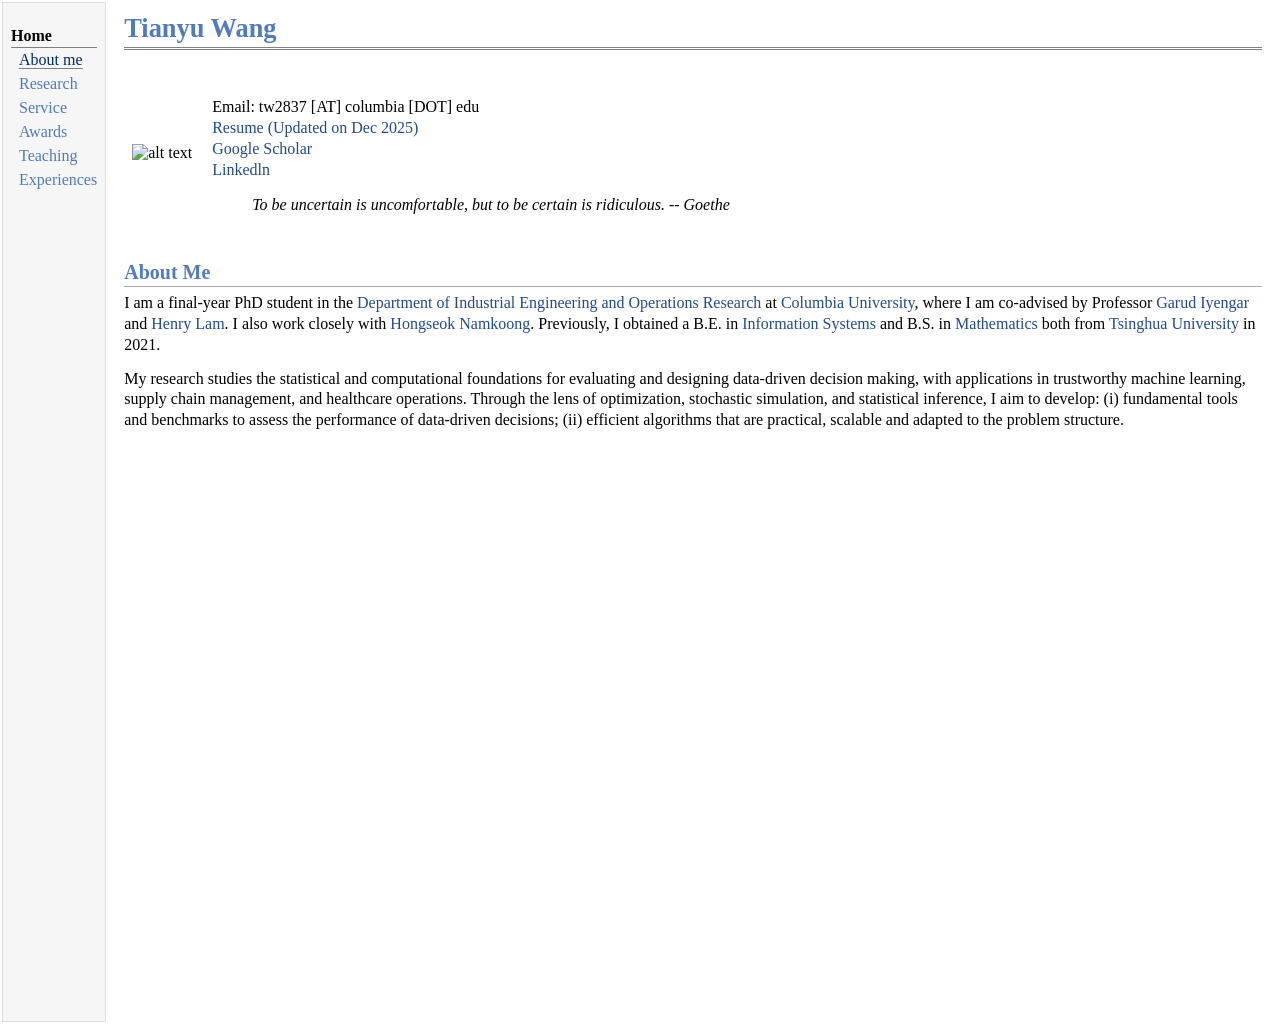
==== index.html @ 17c71c09 "update" ====
<!DOCTYPE html PUBLIC "-//W3C//DTD XHTML 1.1//EN"
  "http://www.w3.org/TR/xhtml11/DTD/xhtml11.dtd">
<html xmlns="http://www.w3.org/1999/xhtml" xml:lang="en">
<head>
<meta name="generator" content="jemdoc, see http://jemdoc.jaboc.net/" />
<meta http-equiv="Content-Type" content="text/html;charset=utf-8" />
<link rel="stylesheet" href="jemdoc.css" type="text/css" />
<link rel="shortcut icon" type="image/x-icon" href="favicon.ico" />
<title>Tianyu Wang</title>
</head>
<body>
<table summary="Table for page layout." id="tlayout">
<tr valign="top">
<td id="layout-menu">
<div class="menu-category">Home</div>
<div class="menu-item"><a href="index.html" class="current">About me</a></div>
<!-- <div class="menu-category">Research</div> -->
<div class="menu-item"><a href="publications.html">Research</a></div>
<!-- <div class="menu-category">Miscellaneous</div> -->
<div class="menu-item"><a href="service.html">Service</a></div>
<div class="menu-item"><a href="awards.html">Awards</a></div>
<div class="menu-item"><a href="teaching.html">Teaching</a></div>
<div class="menu-item"><a href="experiences.html">Experiences</a></div>
</td>
<td id="layout-content">
<div id="toptitle">
<h1>Tianyu Wang</h1>
</div>
<table class="imgtable"><tr><td>
<img src="photos/bio3.jpg" alt="alt text" width="200px" height="267px" />&nbsp;</td>
<td align="left"><p>
  <br />
  Email: tw2837 [AT] columbia [DOT] edu <br />
  <a href="resume.pdf">Resume (Updated on Dec 2025)</a> <br/>
  
  <a href="https://scholar.google.com/citations?user=mKT6mKEAAAAJ&hl=en">Google Scholar</a><br/>
  
  <a href="https://www.linkedin.com/in/tianyu-wang-7ab1291b1/">Linkedln</a> <br />
  <blockquote>
  <i>To be uncertain is uncomfortable, but to be certain is ridiculous. -- Goethe</i>
</blockquote></p>
  </td></tr></table>
  <!-- <p>&nbsp; at Seattle, WA, USA (July 1, 2023)
  </p> -->


<h2>About Me</h2>
<p>
I am a final-year PhD student in the <a href = 'https://www.ieor.columbia.edu/'>Department of Industrial Engineering and Operations Research</a> at <a href = 'https://www.columbia.edu/'>Columbia University</a>, where I am co-advised by Professor <a href = 'http://www.columbia.edu/~gi10/'>Garud Iyengar</a> and <a href = 'http://www.columbia.edu/~khl2114/'>Henry Lam</a>. I also work closely with <a href = 'https://hsnamkoong.github.io/'>Hongseok Namkoong</a>. Previously, I obtained a B.E. in <a href = 'https://www.sem.tsinghua.edu.cn/mseen/'>Information Systems</a> and B.S. in <a href = 'https://www.math.tsinghua.edu.cn/#'>Mathematics</a> both from  <a href = 'https://www.tsinghua.edu.cn/en/'>Tsinghua University</a> in 2021.</p>

<p>My research studies the statistical and computational foundations for evaluating and designing data-driven decision making, with applications in trustworthy machine learning, supply chain management, and healthcare operations. Through the lens of optimization, stochastic simulation, and statistical inference, I aim to develop: (i) fundamental tools and benchmarks to assess the performance of data-driven decisions; (ii) efficient algorithms that are practical, scalable and adapted to the problem structure.</p>





<!-- <h2>Research Interests </h2>
<p></p>
<ul>
<li><p>Methodology: Stochastic Optimization, Learning Theory, Statistical Inference.</p>
</li>
<li><p>Application: Trustworthy Machine Learning, Supply Chain Management, Continuous Manufacturing.</p>
</li>
</ul> -->

<br/>
<br/>
<br/>
<br/>
<br/>
<br/>
<br/>
<br/>
<br/>
<br/>
<br/>
<br/>
<br/>
<br/>
<br/>
<br/>
<br/>
<br/>
<br/>
<br/>
<br/>
<br/>
<br/>
<br/>
<br/>
<br/>
<br/>
<br/>
<br/>
<br/>
<br/>
<br/>
</td>
</tr>

</table>


</body>
</html>
<!--[<a href="https://scholar.google.com/citations?hl=en&user=mKT6mKEAAAAJ">Google Scholar</a>]-->
---- jemdoc.css ----
/* Default css file for jemdoc. */

table#tlayout {
    border: none;
    border-collapse: separate;
    background: white;
}

body {
	background: white;
	font-family: Georgia, serif;
	padding-bottom: 8px;
	margin: 0;
}

#layout-menu {
	background: #f6f6f6;
	border: 1px solid #dddddd;
	padding-top: 0.5em;
	padding-left: 8px;
	padding-right: 8px;
	font-size: 1.0em;
	width: auto;
	white-space: nowrap;
    text-align: left;
    vertical-align: top;
}

#layout-menu td {
	background: #f4f4f4;
    vertical-align: top;
}

#layout-content {
	padding-top: 0.0em;
	padding-left: 1.0em;
	padding-right: 1.0em;
    border: none;
    background: white;
    text-align: left;
    vertical-align: top;
}

#layout-menu a {
	line-height: 1.5em;
	margin-left: 0.5em;
}

tt {
    background: #ffffdd;
}

pre, tt {
	font-size: 90%;
	font-family: monaco, monospace;
}

a, a > tt {
	color: #224b8d;
	text-decoration: none;
}

a:hover {
	border-bottom: 1px gray dotted;
}

#layout-menu a.current:link, #layout-menu a.current:visited {
	color: #022b6d;
	border-bottom: 1px gray solid;
}
#layout-menu a:link, #layout-menu a:visited, #layout-menu a:hover {
	color: #527bbd;
	text-decoration: none;
}
#layout-menu a:hover {
	text-decoration: none;
}

div.menu-category {
	border-bottom: 1px solid gray;
	margin-top: 0.8em;
	padding-top: 0.2em;
	padding-bottom: 0.1em;
	font-weight: bold;
}

div.menu-item {
	padding-left: 16px;
	text-indent: -16px;
}

div#toptitle {
	padding-bottom: 0.2em;
	margin-bottom: 1.5em;
	border-bottom: 3px double gray;
}

/* Reduce space if we begin the page with a title. */
div#toptitle + h2, div#toptitle + h3 {
	margin-top: -0.7em;
}

div#subtitle {
	margin-top: 0.0em;
	margin-bottom: 0.0em;
	padding-top: 0em;
	padding-bottom: 0.1em;
}

em {
	font-style: italic;
}

strong {
	font-weight: bold;
}


h1, h2, h3 {
	color: #527bbd;
	margin-top: 0.7em;
	margin-bottom: 0.3em;
	padding-bottom: 0.2em;
	line-height: 1.0;
	padding-top: 0.5em;
	border-bottom: 1px solid #aaaaaa;
}

h1 {
	font-size: 165%;
}

h2 {
	padding-top: 0.8em;
	font-size: 125%;
}

h2 + h3 {
    padding-top: 0.2em;
}

h3 {
	font-size: 110%;
	border-bottom: none;
}

p {
	margin-top: 0.0em;
	margin-bottom: 0.8em;
	padding: 0;
	line-height: 1.3;
}

pre {
	padding: 0;
	margin: 0;
}

div#footer {
	font-size: small;
	border-top: 1px solid #c0c0c0;
	padding-top: 0.1em;
	margin-top: 4.0em;
	color: #c0c0c0;
}

div#footer a {
	color: #80a0b0;
}

div#footer-text {
	float: left;
	padding-bottom: 8px;
}

ul, ol, dl {
	margin-top: 0.2em;
	padding-top: 0;
	margin-bottom: 0.8em;
}

dt {
	margin-top: 0.5em;
	margin-bottom: 0;
}

dl {
	margin-left: 20px;
}

dd {
	color: #222222;
}

dd > *:first-child {
	margin-top: 0;
}

ul {
	list-style-position: outside;
	list-style-type: square;
}

p + ul, p + ol {
	margin-top: -0.5em;
}

li ul, li ol {
	margin-top: -0.3em;
}

ol {
	list-style-position: outside;
	list-style-type: decimal;
}

li p, dd p {
	margin-bottom: 0.3em;
}


ol ol {
	list-style-type: lower-alpha;
}

ol ol ol {
	list-style-type: lower-roman;
}

p + div.codeblock {
	margin-top: -0.6em;
}

div.codeblock, div.infoblock {
	margin-right: 0%;
	margin-top: 1.2em;
	margin-bottom: 1.3em;
}

div.blocktitle {
	font-weight: bold;
	color: #cd7b62;
	margin-top: 1.2em;
	margin-bottom: 0.1em;
}

div.blockcontent {
	border: 1px solid silver;
	padding: 0.3em 0.5em;
}

div.infoblock > div.blockcontent {
	background: #ffffee;
}

div.blockcontent p + ul, div.blockcontent p + ol {
	margin-top: 0.4em;
}

div.infoblock p {
	margin-bottom: 0em;
}

div.infoblock li p, div.infoblock dd p {
	margin-bottom: 0.5em;
}

div.infoblock p + p {
	margin-top: 0.8em;
}

div.codeblock > div.blockcontent {
	background: #f6f6f6;
}

span.pycommand {
	color: #000070;
}

span.statement {
	color: #008800;
}
span.builtin {
	color: #000088;
}
span.special {
	color: #990000;
}
span.operator {
	color: #880000;
}
span.error {
	color: #aa0000;
}
span.comment, span.comment > *, span.string, span.string > * {
	color: #606060;
}

@media print {
	#layout-menu { display: none; }
}

#fwtitle {
	margin: 2px;
}

#fwtitle #toptitle {
	padding-left: 0.5em;
	margin-bottom: 0.5em;
}

#layout-content h1:first-child, #layout-content h2:first-child, #layout-content h3:first-child {
	margin-top: -0.7em;
}

div#toptitle h1, #layout-content div#toptitle h1 {
	margin-bottom: 0.0em;
	padding-bottom: 0.1em;
	padding-top: 0;
	margin-top: 0.5em;
	border-bottom: none;
}

img.eq {
	padding: 0;
	padding-left: 0.1em;
	padding-right: 0.1em;
	margin: 0;
}

img.eqwl {
	padding-left: 2em;
	padding-top: 0.6em;
	padding-bottom: 0.2em;
	margin: 0;
}

table {
    border: 2px solid black;
    border-collapse: collapse;
}

td {
    padding: 2px;
    padding-left: 0.5em;
    padding-right: 0.5em;
    text-align: center;
    border: 1px solid gray;
}

table + table {
    margin-top: 1em;
}

tr.heading {
    font-weight: bold;
    border-bottom: 2px solid black;
}

img {
    border: none;
}

table.imgtable, table.imgtable td {
    border: none;
    text-align: left;
}
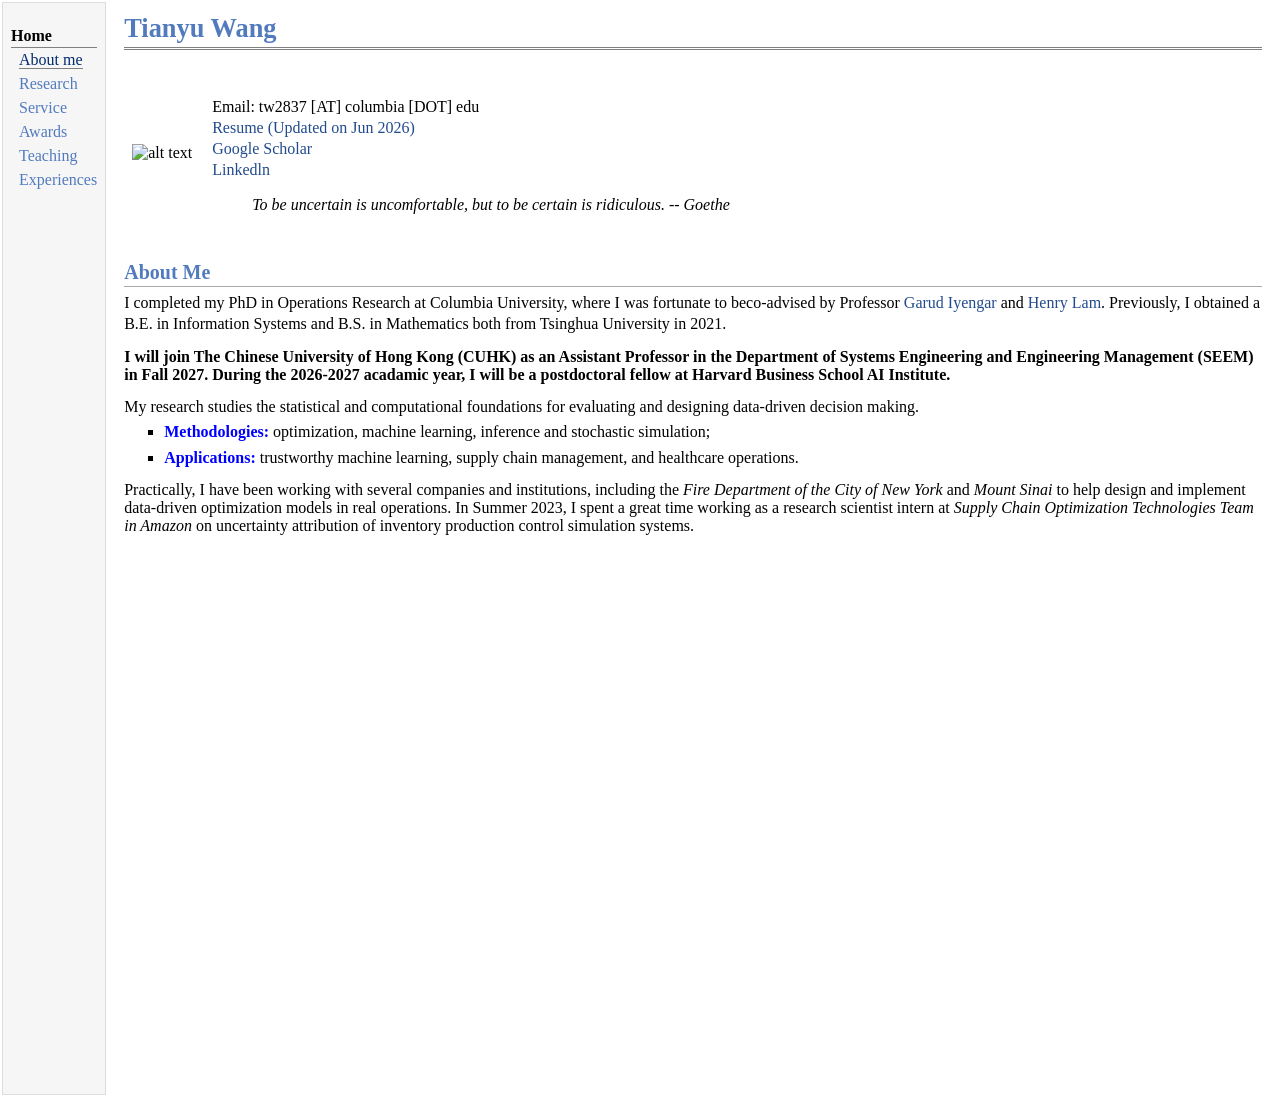
==== commit c1f2d6ed: "update" ====
--- a/index.html
+++ b/index.html
@@ -31,7 +31,7 @@
 <td align="left"><p>
   <br />
   Email: tw2837 [AT] columbia [DOT] edu <br />
-  <a href="resume.pdf">Resume (Updated on Dec 2025)</a> <br/>
+  <a href="resume.pdf">Resume (Updated on Jun 2026)</a> <br/>
   
   <a href="https://scholar.google.com/citations?user=mKT6mKEAAAAJ&hl=en">Google Scholar</a><br/>
   
@@ -46,9 +46,20 @@
 
 <h2>About Me</h2>
 <p>
-I am a final-year PhD student in the <a href = 'https://www.ieor.columbia.edu/'>Department of Industrial Engineering and Operations Research</a> at <a href = 'https://www.columbia.edu/'>Columbia University</a>, where I am co-advised by Professor <a href = 'http://www.columbia.edu/~gi10/'>Garud Iyengar</a> and <a href = 'http://www.columbia.edu/~khl2114/'>Henry Lam</a>. I also work closely with <a href = 'https://hsnamkoong.github.io/'>Hongseok Namkoong</a>. Previously, I obtained a B.E. in <a href = 'https://www.sem.tsinghua.edu.cn/mseen/'>Information Systems</a> and B.S. in <a href = 'https://www.math.tsinghua.edu.cn/#'>Mathematics</a> both from  <a href = 'https://www.tsinghua.edu.cn/en/'>Tsinghua University</a> in 2021.</p>
+I completed my PhD in Operations Research at Columbia University, where I was fortunate to beco-advised by Professor <a href = 'http://www.columbia.edu/~gi10/'>Garud Iyengar</a> and <a href = 'http://www.columbia.edu/~khl2114/'>Henry Lam</a>. Previously, I obtained a B.E. in Information Systems and B.S. in Mathematics both from Tsinghua University in 2021.</p>
 
-<p>My research studies the statistical and computational foundations for evaluating and designing data-driven decision making, with applications in trustworthy machine learning, supply chain management, and healthcare operations. Through the lens of optimization, stochastic simulation, and statistical inference, I aim to develop: (i) fundamental tools and benchmarks to assess the performance of data-driven decisions; (ii) efficient algorithms that are practical, scalable and adapted to the problem structure.</p>
+<b>I will join The Chinese University of Hong Kong (CUHK) as an Assistant Professor in the Department of Systems Engineering and Engineering Management (SEEM) in Fall 2027. During the 2026-2027 acadamic year, I will be a postdoctoral fellow at Harvard Business School AI Institute. </b></p>
+
+
+<p>My research studies the statistical and computational foundations for evaluating and designing data-driven decision making.
+<ul>
+  <li><p><b style = "color:blue">Methodologies:</b> optimization, machine learning, inference and stochastic simulation;</p>
+  </li>
+  <li><p><b style = "color:blue">Applications:</b> trustworthy machine learning, supply chain management, and healthcare operations.</p></li>
+  </li>
+</ul>
+
+Practically, I have been working with several companies and institutions, including the <i>Fire Department of the City of New York</i> and <i>Mount Sinai</i> to help design and implement data-driven optimization models in real operations. In Summer 2023, I spent a great time working as a research scientist intern at <i>Supply Chain Optimization Technologies Team in Amazon</i> on uncertainty attribution of inventory production control simulation systems.
 
 
 
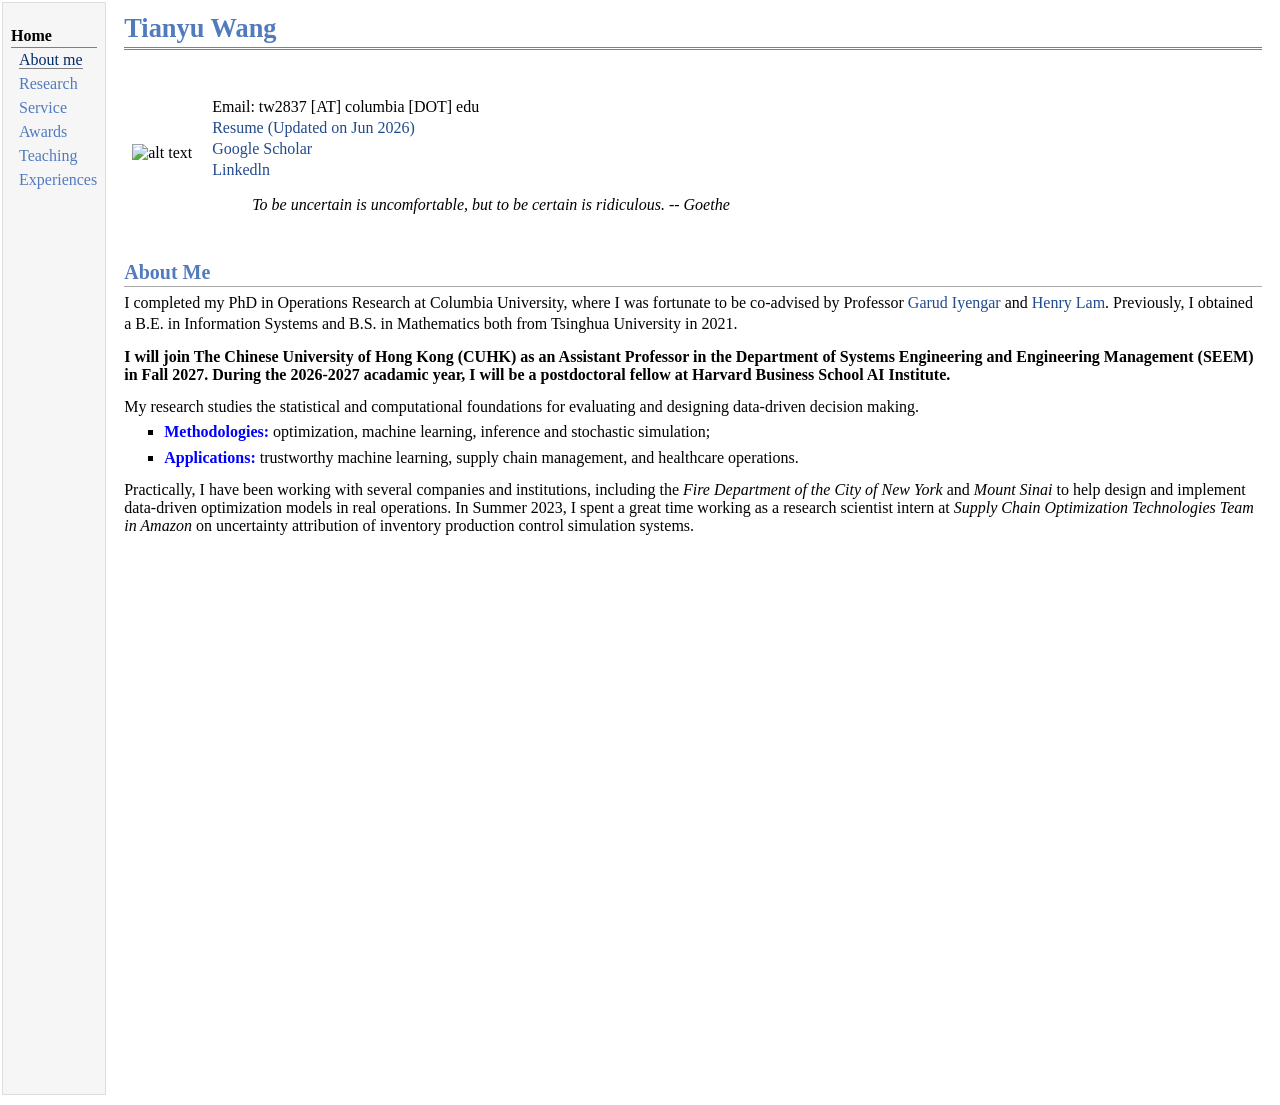
==== commit 7f7c2d37: "update" ====
--- a/index.html
+++ b/index.html
@@ -46,7 +46,7 @@
 
 <h2>About Me</h2>
 <p>
-I completed my PhD in Operations Research at Columbia University, where I was fortunate to beco-advised by Professor <a href = 'http://www.columbia.edu/~gi10/'>Garud Iyengar</a> and <a href = 'http://www.columbia.edu/~khl2114/'>Henry Lam</a>. Previously, I obtained a B.E. in Information Systems and B.S. in Mathematics both from Tsinghua University in 2021.</p>
+I completed my PhD in Operations Research at Columbia University, where I was fortunate to be co-advised by Professor <a href = 'http://www.columbia.edu/~gi10/'>Garud Iyengar</a> and <a href = 'http://www.columbia.edu/~khl2114/'>Henry Lam</a>. Previously, I obtained a B.E. in Information Systems and B.S. in Mathematics both from Tsinghua University in 2021.</p>
 
 <b>I will join The Chinese University of Hong Kong (CUHK) as an Assistant Professor in the Department of Systems Engineering and Engineering Management (SEEM) in Fall 2027. During the 2026-2027 acadamic year, I will be a postdoctoral fellow at Harvard Business School AI Institute. </b></p>
 
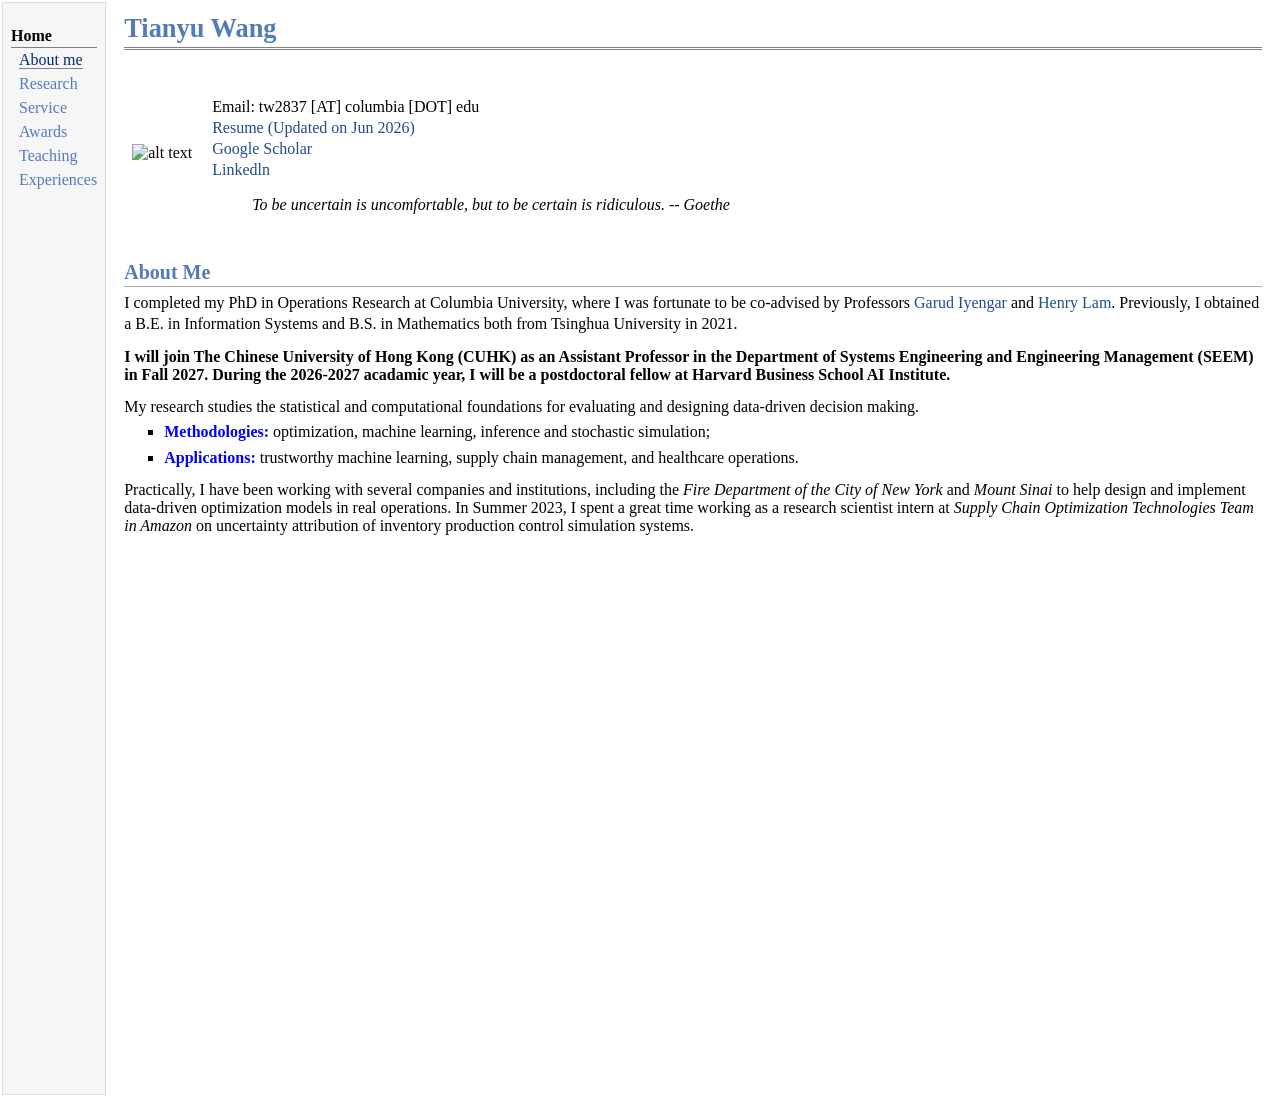
==== commit 03ec4562: "update" ====
--- a/index.html
+++ b/index.html
@@ -46,7 +46,7 @@
 
 <h2>About Me</h2>
 <p>
-I completed my PhD in Operations Research at Columbia University, where I was fortunate to be co-advised by Professor <a href = 'http://www.columbia.edu/~gi10/'>Garud Iyengar</a> and <a href = 'http://www.columbia.edu/~khl2114/'>Henry Lam</a>. Previously, I obtained a B.E. in Information Systems and B.S. in Mathematics both from Tsinghua University in 2021.</p>
+I completed my PhD in Operations Research at Columbia University, where I was fortunate to be co-advised by Professors <a href = 'http://www.columbia.edu/~gi10/'>Garud Iyengar</a> and <a href = 'http://www.columbia.edu/~khl2114/'>Henry Lam</a>. Previously, I obtained a B.E. in Information Systems and B.S. in Mathematics both from Tsinghua University in 2021.</p>
 
 <b>I will join The Chinese University of Hong Kong (CUHK) as an Assistant Professor in the Department of Systems Engineering and Engineering Management (SEEM) in Fall 2027. During the 2026-2027 acadamic year, I will be a postdoctoral fellow at Harvard Business School AI Institute. </b></p>
 
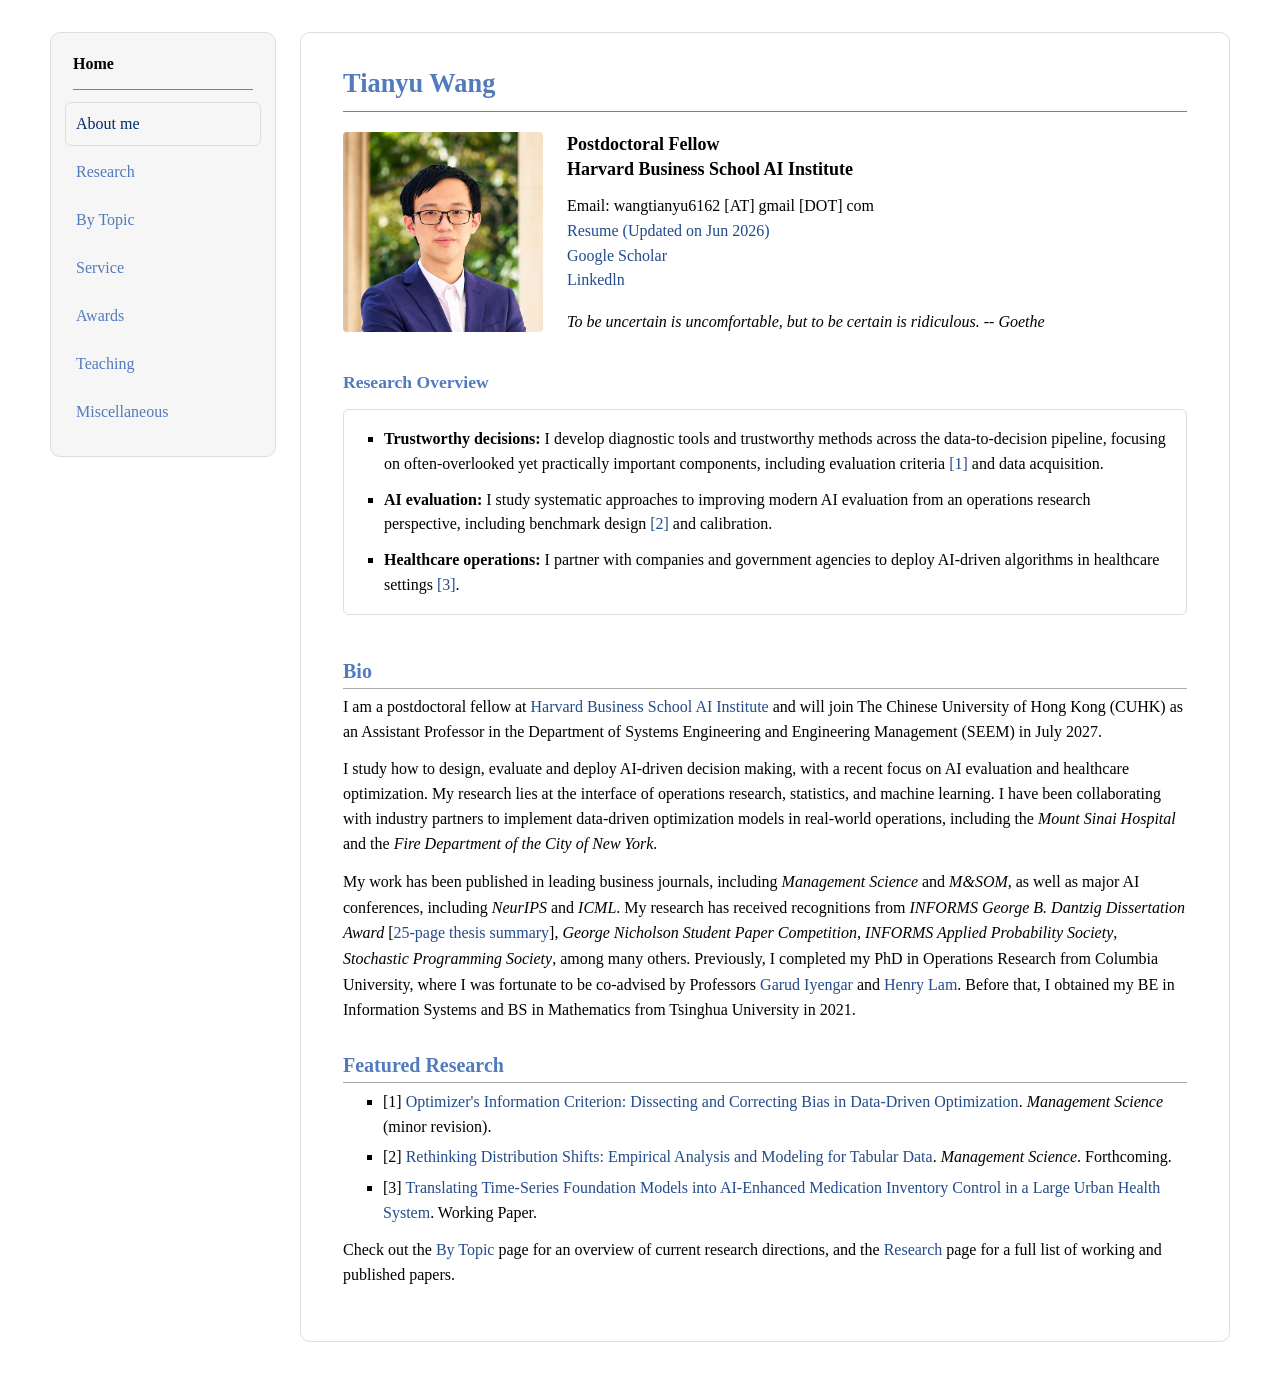
==== commit 6448274a: "update" ====
--- a/index.html
+++ b/index.html
@@ -2,6 +2,7 @@
   "http://www.w3.org/TR/xhtml11/DTD/xhtml11.dtd">
 <html xmlns="http://www.w3.org/1999/xhtml" xml:lang="en">
 <head>
+<meta name="viewport" content="width=device-width, initial-scale=1" />
 <meta name="generator" content="jemdoc, see http://jemdoc.jaboc.net/" />
 <meta http-equiv="Content-Type" content="text/html;charset=utf-8" />
 <link rel="stylesheet" href="jemdoc.css" type="text/css" />
@@ -16,63 +17,64 @@
 <div class="menu-item"><a href="index.html" class="current">About me</a></div>
 <!-- <div class="menu-category">Research</div> -->
 <div class="menu-item"><a href="publications.html">Research</a></div>
+<div class="menu-item"><a href="topics.html">By Topic</a></div>
 <!-- <div class="menu-category">Miscellaneous</div> -->
 <div class="menu-item"><a href="service.html">Service</a></div>
 <div class="menu-item"><a href="awards.html">Awards</a></div>
 <div class="menu-item"><a href="teaching.html">Teaching</a></div>
-<div class="menu-item"><a href="experiences.html">Experiences</a></div>
+<div class="menu-item"><a href="experiences.html">Miscellaneous</a></div>
 </td>
 <td id="layout-content">
 <div id="toptitle">
 <h1>Tianyu Wang</h1>
 </div>
 <table class="imgtable"><tr><td>
-<img src="photos/bio3.jpg" alt="alt text" width="200px" height="267px" />&nbsp;</td>
-<td align="left"><p>
-  <br />
-  Email: tw2837 [AT] columbia [DOT] edu <br />
+<img src="photos/bio.png" alt="alt text" width="200px" height="200px" />&nbsp;</td>
+<td align="left">
+<p class="profile-affiliation"><strong>Postdoctoral Fellow<br />Harvard Business School AI Institute</strong></p>
+<p>
+  Email: wangtianyu6162 [AT] gmail [DOT] com <br />
   <a href="resume.pdf">Resume (Updated on Jun 2026)</a> <br/>
   
   <a href="https://scholar.google.com/citations?user=mKT6mKEAAAAJ&hl=en">Google Scholar</a><br/>
   
   <a href="https://www.linkedin.com/in/tianyu-wang-7ab1291b1/">Linkedln</a> <br />
+</p>
   <blockquote>
   <i>To be uncertain is uncomfortable, but to be certain is ridiculous. -- Goethe</i>
-</blockquote></p>
+</blockquote>
   </td></tr></table>
   <!-- <p>&nbsp; at Seattle, WA, USA (July 1, 2023)
   </p> -->
 
-
-<h2>About Me</h2>
-<p>
-I completed my PhD in Operations Research at Columbia University, where I was fortunate to be co-advised by Professors <a href = 'http://www.columbia.edu/~gi10/'>Garud Iyengar</a> and <a href = 'http://www.columbia.edu/~khl2114/'>Henry Lam</a>. Previously, I obtained a B.E. in Information Systems and B.S. in Mathematics both from Tsinghua University in 2021.</p>
-
-<b>I will join The Chinese University of Hong Kong (CUHK) as an Assistant Professor in the Department of Systems Engineering and Engineering Management (SEEM) in Fall 2027. During the 2026-2027 acadamic year, I will be a postdoctoral fellow at Harvard Business School AI Institute. </b></p>
+<h3>Research Overview</h3>
+<div class="research-overview">
+<ul>
+  <li><p><b>Trustworthy decisions:</b> I develop diagnostic tools and trustworthy methods across the data-to-decision pipeline, focusing on often-overlooked yet practically important components, including evaluation criteria <a href="#featured-research-1">[1]</a> and data acquisition.</p></li>
+  <li><p><b>AI evaluation:</b> I study systematic approaches to improving modern AI evaluation from an operations research perspective, including benchmark design <a href="#featured-research-2">[2]</a> and calibration.</p></li>
+  <li><p><b>Healthcare operations:</b> I partner with companies and government agencies to deploy AI-driven algorithms in healthcare settings <a href="#featured-research-3">[3]</a>.</p></li>
+</ul>
+</div>
 
 
-<p>My research studies the statistical and computational foundations for evaluating and designing data-driven decision making.
+<h2>Bio</h2>
+<p>
+I am a postdoctoral fellow at <a href = 'https://aiinstitute.hbs.edu/'>Harvard Business School AI Institute</a> and will join The Chinese University of Hong Kong (CUHK) as an Assistant Professor in the Department of Systems Engineering and Engineering Management (SEEM) in July 2027. 
+
+<p>I study how to design, evaluate and deploy AI-driven decision making, with a recent focus on AI evaluation and healthcare optimization. My research lies at the interface of operations research, statistics, and machine learning. I have been collaborating with industry partners to implement data-driven optimization models in real-world operations, including the <i>Mount Sinai Hospital</i> and the <i>Fire Department of the City of New York</i>.</p>
+
+
+My work has been published in leading business journals, including <i>Management Science</i> and <i>M&SOM</i>, as well as major AI conferences, including <i>NeurIPS</i> and <i>ICML</i>. My research has received recognitions from <i>INFORMS George B. Dantzig Dissertation Award</i> [<a href="docs/thesis_summary.pdf">25-page thesis summary</a>], <i>George Nicholson Student Paper Competition</i>, <i>INFORMS Applied Probability Society</i>, <i>Stochastic Programming Society</i>, among many others. Previously, I completed my PhD in Operations Research from Columbia University, where I was fortunate to be co-advised by Professors <a href = 'http://www.columbia.edu/~gi10/'>Garud Iyengar</a> and <a href = 'http://www.columbia.edu/~khl2114/'>Henry Lam</a>. Before that, I obtained my BE in Information Systems and BS in Mathematics from Tsinghua University in 2021.</p>
+
+
+<h2>Featured Research</h2>
 <ul>
-  <li><p><b style = "color:blue">Methodologies:</b> optimization, machine learning, inference and stochastic simulation;</p>
-  </li>
-  <li><p><b style = "color:blue">Applications:</b> trustworthy machine learning, supply chain management, and healthcare operations.</p></li>
-  </li>
+  <li id="featured-research-1"><p>[1] <a href="https://arxiv.org/pdf/2306.10081.pdf">Optimizer's Information Criterion: Dissecting and Correcting Bias in Data-Driven Optimization</a>. <i>Management Science</i> (minor revision).</p></li>
+  <li id="featured-research-2"><p>[2] <a href="https://arxiv.org/pdf/2307.05284.pdf">Rethinking Distribution Shifts: Empirical Analysis and Modeling for Tabular Data</a>. <i>Management Science</i>. Forthcoming.</p></li>
+  <li id="featured-research-3"><p>[3] <a href="https://openreview.net/forum?id=53PgewK6lv">Translating Time-Series Foundation Models into AI-Enhanced Medication Inventory Control in a Large Urban Health System</a>. Working Paper.</p></li>
 </ul>
 
-Practically, I have been working with several companies and institutions, including the <i>Fire Department of the City of New York</i> and <i>Mount Sinai</i> to help design and implement data-driven optimization models in real operations. In Summer 2023, I spent a great time working as a research scientist intern at <i>Supply Chain Optimization Technologies Team in Amazon</i> on uncertainty attribution of inventory production control simulation systems.
-
-
-
-
-
-<!-- <h2>Research Interests </h2>
-<p></p>
-<ul>
-<li><p>Methodology: Stochastic Optimization, Learning Theory, Statistical Inference.</p>
-</li>
-<li><p>Application: Trustworthy Machine Learning, Supply Chain Management, Continuous Manufacturing.</p>
-</li>
-</ul> -->
+<p>Check out the <a href="topics.html">By Topic</a> page for an overview of current research directions, and the <a href="publications.html">Research</a> page for a full list of working and published papers.</p>
 
 <br/>
 <br/>
--- a/jemdoc.css
+++ b/jemdoc.css
@@ -1,24 +1,44 @@
 /* Default css file for jemdoc. */
 
 table#tlayout {
+    display: block;
+    width: calc(100% - 64px);
+    max-width: 1180px;
+    margin: 0 auto;
     border: none;
     border-collapse: separate;
+    border-spacing: 0;
     background: white;
+}
+
+table#tlayout > tbody {
+    display: block;
+}
+
+table#tlayout > tbody > tr {
+    display: grid;
+    grid-template-columns: 226px minmax(0, 1fr);
+    gap: 24px;
+    align-items: start;
 }
 
 body {
 	background: white;
 	font-family: Georgia, serif;
-	padding-bottom: 8px;
+	padding: 32px 0 56px;
 	margin: 0;
+    line-height: 1.6;
 }
 
 #layout-menu {
+    box-sizing: border-box;
+    display: block;
+    position: sticky;
+    top: 24px;
 	background: #f6f6f6;
 	border: 1px solid #dddddd;
-	padding-top: 0.5em;
-	padding-left: 8px;
-	padding-right: 8px;
+    border-radius: 10px;
+	padding: 18px 14px;
 	font-size: 1.0em;
 	width: auto;
 	white-space: nowrap;
@@ -32,18 +52,31 @@
 }
 
 #layout-content {
-	padding-top: 0.0em;
-	padding-left: 1.0em;
-	padding-right: 1.0em;
-    border: none;
+    box-sizing: border-box;
+    display: block;
+    min-width: 0;
+    min-height: calc(100vh - 88px);
+	padding: 34px 42px 40px;
+    border: 1px solid #dddddd;
+    border-radius: 10px;
     background: white;
     text-align: left;
     vertical-align: top;
+    overflow-wrap: break-word;
+}
+
+/* Replace the legacy blank lines at page ends with the shared panel padding. */
+#layout-content > br {
+    display: none;
 }
 
 #layout-menu a {
+    display: block;
 	line-height: 1.5em;
-	margin-left: 0.5em;
+	margin: 0;
+    padding: 9px 10px;
+    border: 1px solid transparent;
+    border-radius: 6px;
 }
 
 tt {
@@ -66,7 +99,7 @@
 
 #layout-menu a.current:link, #layout-menu a.current:visited {
 	color: #022b6d;
-	border-bottom: 1px gray solid;
+	border-color: #dddddd;
 }
 #layout-menu a:link, #layout-menu a:visited, #layout-menu a:hover {
 	color: #527bbd;
@@ -74,30 +107,31 @@
 }
 #layout-menu a:hover {
 	text-decoration: none;
+    border-color: #dddddd;
 }
 
 div.menu-category {
 	border-bottom: 1px solid gray;
-	margin-top: 0.8em;
-	padding-top: 0.2em;
-	padding-bottom: 0.1em;
+    margin: 0 8px 12px;
+    padding: 0 0 12px;
 	font-weight: bold;
 }
 
 div.menu-item {
-	padding-left: 16px;
-	text-indent: -16px;
+    margin: 4px 0;
+	padding: 0;
+	text-indent: 0;
 }
 
 div#toptitle {
-	padding-bottom: 0.2em;
-	margin-bottom: 1.5em;
-	border-bottom: 3px double gray;
+	padding-bottom: 8px;
+	margin-bottom: 20px;
+	border-bottom: 1px solid gray;
 }
 
 /* Reduce space if we begin the page with a title. */
 div#toptitle + h2, div#toptitle + h3 {
-	margin-top: -0.7em;
+	margin-top: 0;
 }
 
 div#subtitle {
@@ -121,7 +155,7 @@
 	margin-top: 0.7em;
 	margin-bottom: 0.3em;
 	padding-bottom: 0.2em;
-	line-height: 1.0;
+	line-height: 1.25;
 	padding-top: 0.5em;
 	border-bottom: 1px solid #aaaaaa;
 }
@@ -148,7 +182,7 @@
 	margin-top: 0.0em;
 	margin-bottom: 0.8em;
 	padding: 0;
-	line-height: 1.3;
+	line-height: 1.55;
 }
 
 pre {
@@ -317,7 +351,7 @@
 	margin-bottom: 0.0em;
 	padding-bottom: 0.1em;
 	padding-top: 0;
-	margin-top: 0.5em;
+	margin-top: 0;
 	border-bottom: none;
 }
 
@@ -364,4 +398,206 @@
 table.imgtable, table.imgtable td {
     border: none;
     text-align: left;
-}+}
+
+table.imgtable {
+    width: 100%;
+    margin-bottom: 28px;
+    border-spacing: 0;
+}
+
+table.imgtable td {
+    padding: 0;
+    vertical-align: top;
+}
+
+table.imgtable td:first-child {
+    width: 200px;
+    padding-right: 24px;
+    line-height: 0;
+}
+
+table.imgtable img {
+    display: block;
+    max-width: 100%;
+    object-fit: cover;
+    border-radius: 4px;
+}
+
+table.imgtable blockquote {
+    margin: 16px 0 0;
+}
+
+table.imgtable .profile-affiliation {
+    margin-bottom: 12px;
+    font-size: 112.5%;
+    line-height: 1.4;
+}
+
+.research-overview {
+    margin: 12px 0 28px;
+    padding: 16px 20px;
+    border: 1px solid #dddddd;
+    border-radius: 6px;
+}
+
+.research-overview > ul {
+    margin: 0;
+    padding-left: 20px;
+}
+
+.research-overview li + li {
+    margin-top: 10px;
+}
+
+.research-overview li:last-child p {
+    margin-bottom: 0;
+}
+
+/* Shared publication format; copy templates/paper-entry.html for new papers. */
+.topic-description {
+    color: #666666;
+}
+
+.paper-list > .paper-entry {
+    margin-bottom: 1.15em;
+}
+
+.paper-entry > p {
+    margin-bottom: 0.25em;
+}
+
+.paper-entry .paper-title {
+    font-weight: bold;
+}
+
+.paper-entry .paper-links {
+    font-size: 90%;
+    font-weight: normal;
+}
+
+.paper-authors u {
+    text-underline-offset: 0.2em;
+}
+
+.paper-entry .paper-note {
+    color: #555555;
+    font-size: 95%;
+}
+
+.paper-entry .paper-awards {
+    list-style: none;
+    margin: 0.4em 0 0.1em 1em;
+    padding: 0 0 0 0.85em;
+    border-left: 2px solid rgba(173, 35, 62, 0.22);
+    color: #9c4656;
+    font-size: 84%;
+    font-weight: normal;
+    line-height: 1.45;
+}
+
+.paper-entry .paper-awards > li {
+    margin: 0;
+    padding: 0;
+}
+
+.paper-entry .paper-awards a {
+    color: inherit;
+}
+
+@media screen and (max-width: 960px) {
+    table#tlayout {
+        width: calc(100% - 40px);
+    }
+
+    table#tlayout > tbody > tr {
+        grid-template-columns: 190px minmax(0, 1fr);
+        gap: 20px;
+    }
+
+    #layout-menu {
+        padding: 16px 12px;
+    }
+
+    #layout-content {
+        padding: 28px;
+    }
+}
+
+@media screen and (max-width: 760px) {
+    body {
+        padding: 16px 0 32px;
+    }
+
+    table#tlayout {
+        width: calc(100% - 32px);
+    }
+
+    table#tlayout > tbody > tr {
+        grid-template-columns: minmax(0, 1fr);
+    }
+
+    #layout-menu {
+        position: static;
+        display: grid;
+        grid-template-columns: repeat(2, minmax(0, 1fr));
+        gap: 4px;
+        padding: 14px;
+    }
+
+    #layout-menu .menu-category {
+        grid-column: 1 / -1;
+        margin: 0 8px 6px;
+        padding-bottom: 8px;
+    }
+
+    #layout-menu .menu-item {
+        margin: 0;
+    }
+
+    #layout-content {
+        min-height: 0;
+        padding: 24px 20px;
+    }
+
+    table.imgtable,
+    table.imgtable > tbody,
+    table.imgtable > tbody > tr,
+    table.imgtable td {
+        display: block;
+    }
+
+    table.imgtable td:first-child {
+        width: auto;
+        padding: 0 0 16px;
+    }
+
+    .research-overview {
+        padding: 14px 16px;
+    }
+}
+
+@media print {
+    body {
+        padding: 0;
+    }
+
+    table#tlayout {
+        width: 100%;
+        max-width: none;
+    }
+
+    table#tlayout > tbody > tr {
+        display: block;
+    }
+
+    #layout-menu {
+        display: none;
+    }
+
+    #layout-content {
+        min-height: 0;
+        padding: 0;
+        border: none;
+    }
+}
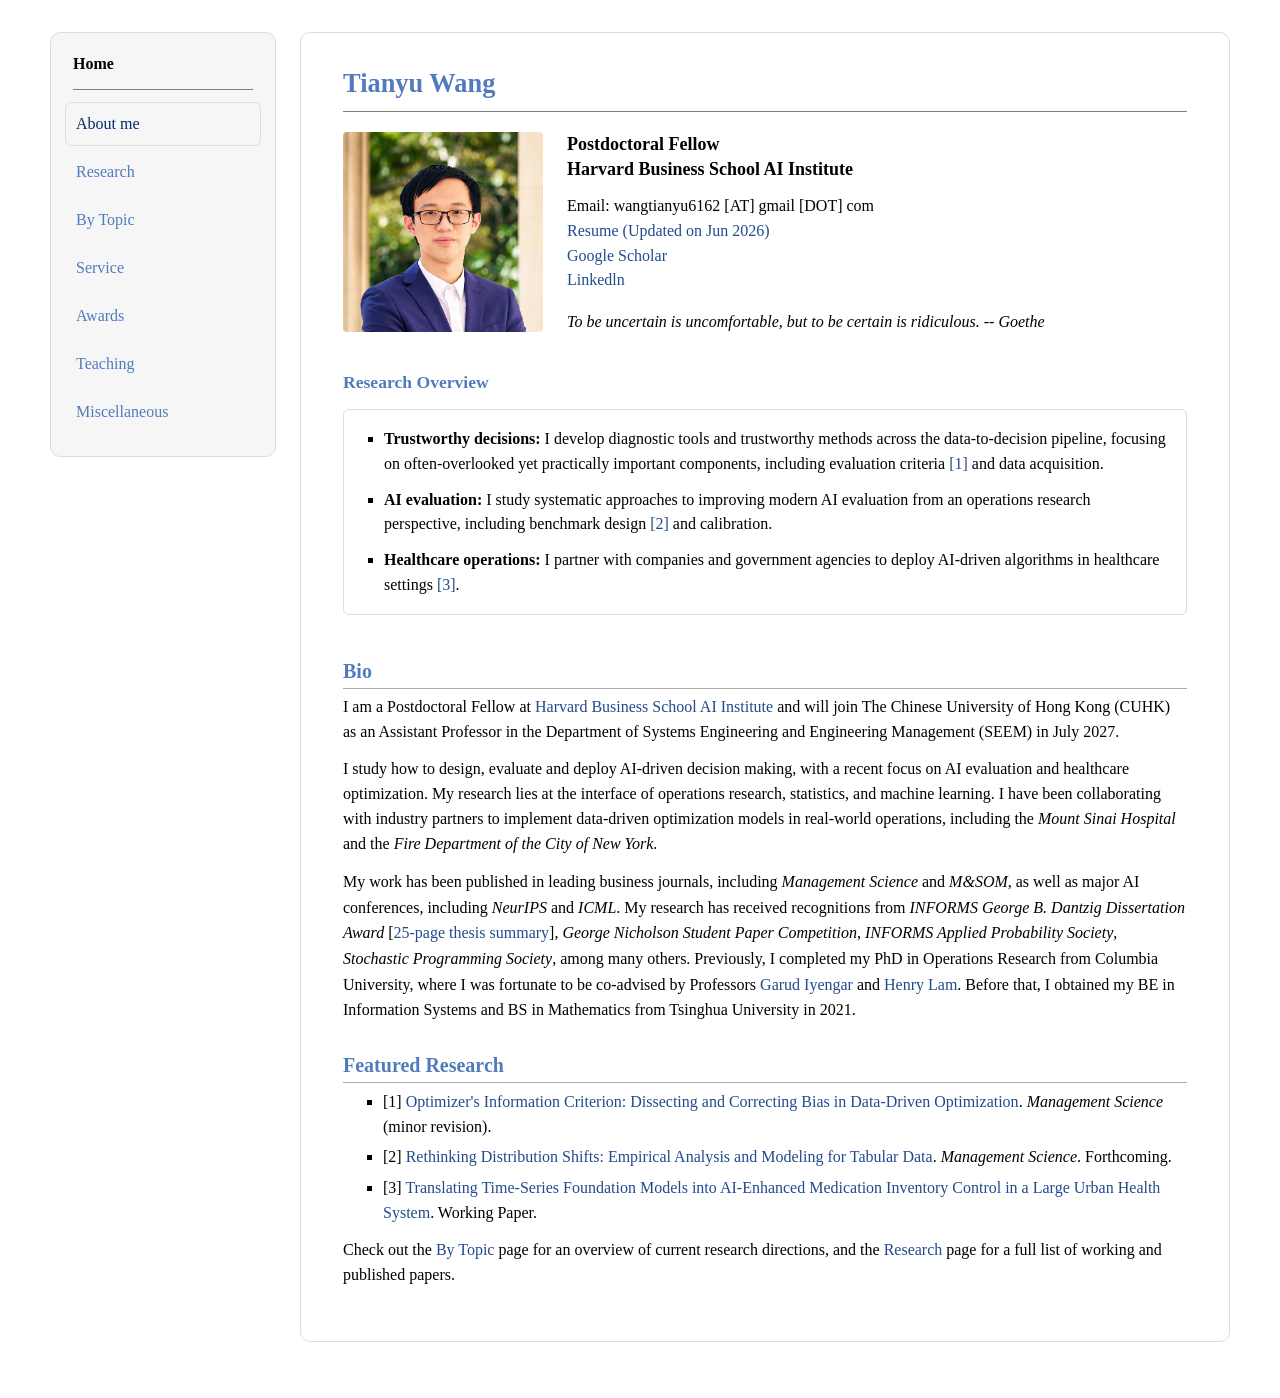
==== commit 99a1f2a9: "update" ====
--- a/index.html
+++ b/index.html
@@ -59,7 +59,7 @@
 
 <h2>Bio</h2>
 <p>
-I am a postdoctoral fellow at <a href = 'https://aiinstitute.hbs.edu/'>Harvard Business School AI Institute</a> and will join The Chinese University of Hong Kong (CUHK) as an Assistant Professor in the Department of Systems Engineering and Engineering Management (SEEM) in July 2027. 
+I am a Postdoctoral Fellow at <a href = 'https://aiinstitute.hbs.edu/'>Harvard Business School AI Institute</a> and will join The Chinese University of Hong Kong (CUHK) as an Assistant Professor in the Department of Systems Engineering and Engineering Management (SEEM) in July 2027. 
 
 <p>I study how to design, evaluate and deploy AI-driven decision making, with a recent focus on AI evaluation and healthcare optimization. My research lies at the interface of operations research, statistics, and machine learning. I have been collaborating with industry partners to implement data-driven optimization models in real-world operations, including the <i>Mount Sinai Hospital</i> and the <i>Fire Department of the City of New York</i>.</p>
 
@@ -71,7 +71,7 @@
 <ul>
   <li id="featured-research-1"><p>[1] <a href="https://arxiv.org/pdf/2306.10081.pdf">Optimizer's Information Criterion: Dissecting and Correcting Bias in Data-Driven Optimization</a>. <i>Management Science</i> (minor revision).</p></li>
   <li id="featured-research-2"><p>[2] <a href="https://arxiv.org/pdf/2307.05284.pdf">Rethinking Distribution Shifts: Empirical Analysis and Modeling for Tabular Data</a>. <i>Management Science</i>. Forthcoming.</p></li>
-  <li id="featured-research-3"><p>[3] <a href="https://openreview.net/forum?id=53PgewK6lv">Translating Time-Series Foundation Models into AI-Enhanced Medication Inventory Control in a Large Urban Health System</a>. Working Paper.</p></li>
+  <li id="featured-research-3"><p>[3] <a href="poster/medication_inventory_control.pdf">Translating Time-Series Foundation Models into AI-Enhanced Medication Inventory Control in a Large Urban Health System</a>. Working Paper.</p></li>
 </ul>
 
 <p>Check out the <a href="topics.html">By Topic</a> page for an overview of current research directions, and the <a href="publications.html">Research</a> page for a full list of working and published papers.</p>
--- a/jemdoc.css
+++ b/jemdoc.css
@@ -476,10 +476,6 @@
     font-weight: normal;
 }
 
-.paper-authors u {
-    text-underline-offset: 0.2em;
-}
-
 .paper-entry .paper-note {
     color: #555555;
     font-size: 95%;
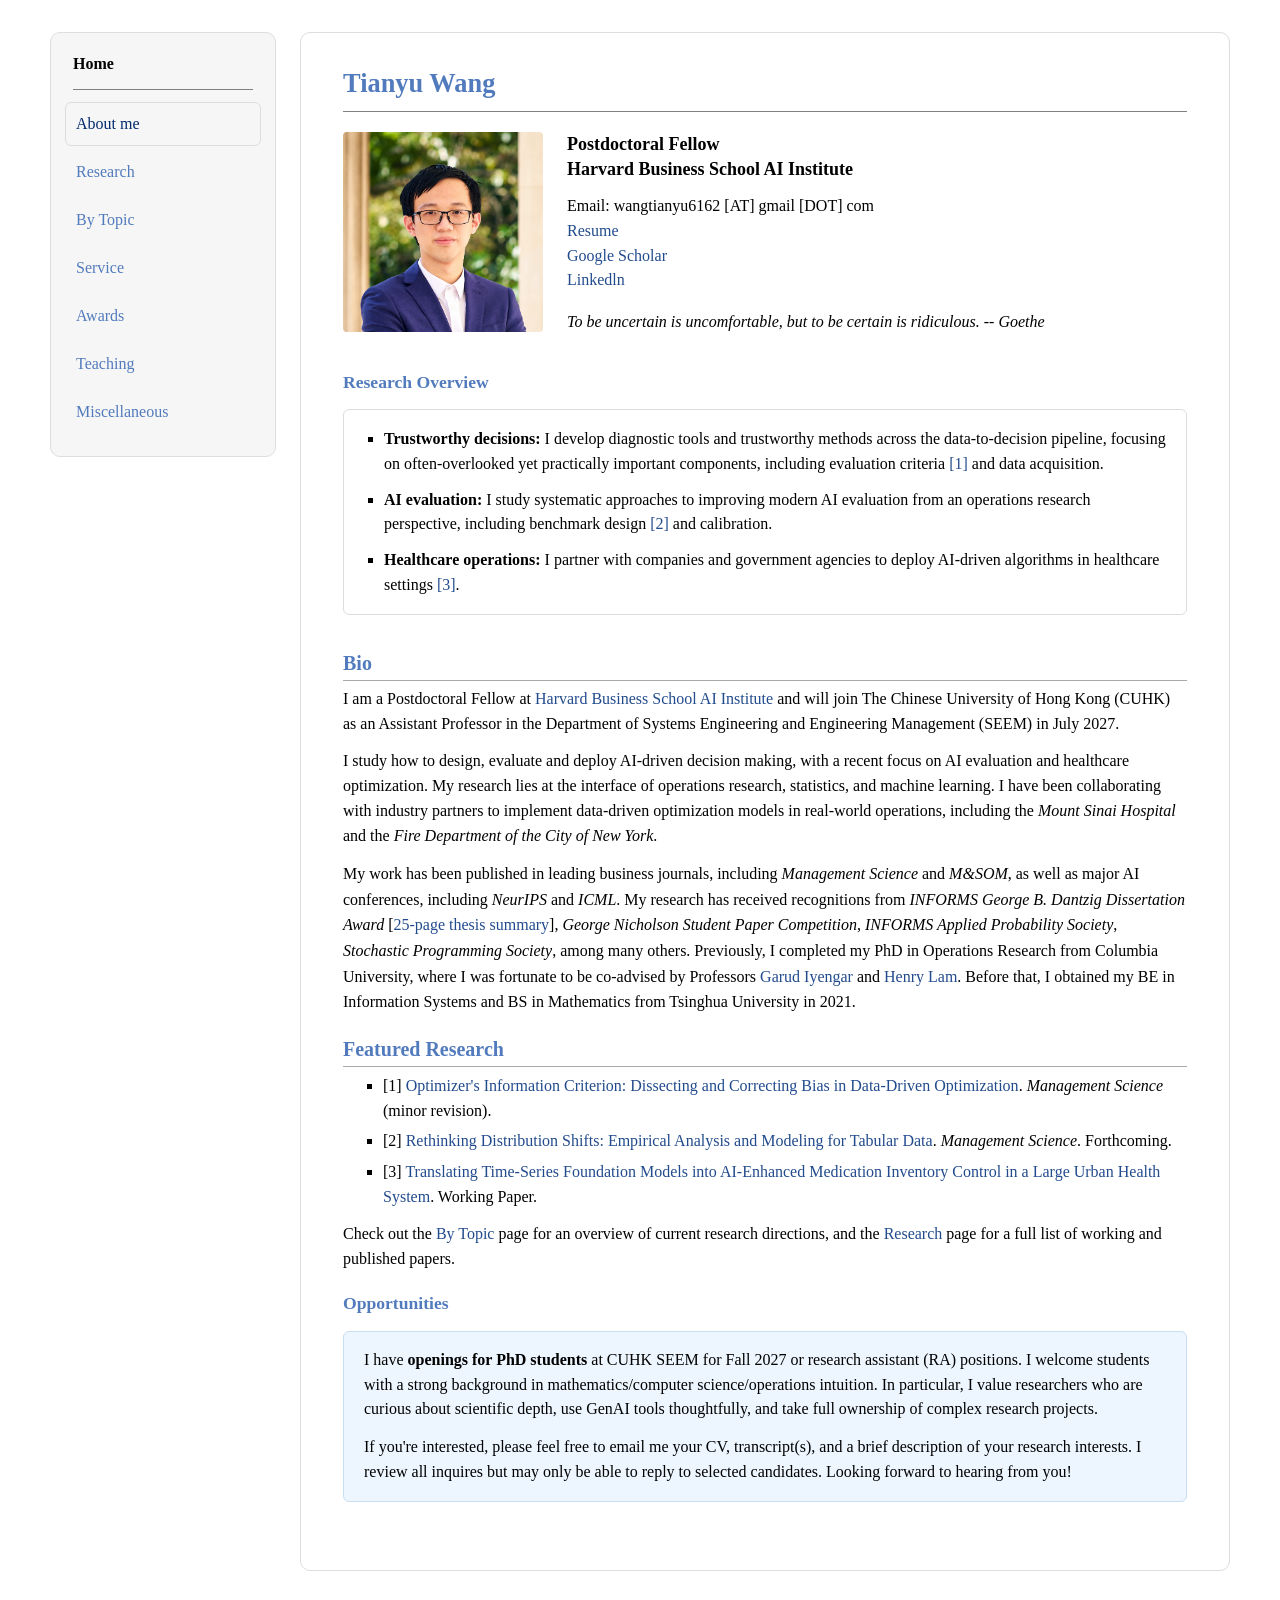
==== commit 6166c949: "update profile" ====
--- a/index.html
+++ b/index.html
@@ -34,7 +34,7 @@
 <p class="profile-affiliation"><strong>Postdoctoral Fellow<br />Harvard Business School AI Institute</strong></p>
 <p>
   Email: wangtianyu6162 [AT] gmail [DOT] com <br />
-  <a href="resume.pdf">Resume (Updated on Jun 2026)</a> <br/>
+  <a href="resume.pdf">Resume</a> <br/>
   
   <a href="https://scholar.google.com/citations?user=mKT6mKEAAAAJ&hl=en">Google Scholar</a><br/>
   
@@ -57,7 +57,7 @@
 </div>
 
 
-<h2>Bio</h2>
+<h2 class="home-section-heading">Bio</h2>
 <p>
 I am a Postdoctoral Fellow at <a href = 'https://aiinstitute.hbs.edu/'>Harvard Business School AI Institute</a> and will join The Chinese University of Hong Kong (CUHK) as an Assistant Professor in the Department of Systems Engineering and Engineering Management (SEEM) in July 2027. 
 
@@ -67,7 +67,7 @@
 My work has been published in leading business journals, including <i>Management Science</i> and <i>M&SOM</i>, as well as major AI conferences, including <i>NeurIPS</i> and <i>ICML</i>. My research has received recognitions from <i>INFORMS George B. Dantzig Dissertation Award</i> [<a href="docs/thesis_summary.pdf">25-page thesis summary</a>], <i>George Nicholson Student Paper Competition</i>, <i>INFORMS Applied Probability Society</i>, <i>Stochastic Programming Society</i>, among many others. Previously, I completed my PhD in Operations Research from Columbia University, where I was fortunate to be co-advised by Professors <a href = 'http://www.columbia.edu/~gi10/'>Garud Iyengar</a> and <a href = 'http://www.columbia.edu/~khl2114/'>Henry Lam</a>. Before that, I obtained my BE in Information Systems and BS in Mathematics from Tsinghua University in 2021.</p>
 
 
-<h2>Featured Research</h2>
+<h2 class="home-section-heading">Featured Research</h2>
 <ul>
   <li id="featured-research-1"><p>[1] <a href="https://arxiv.org/pdf/2306.10081.pdf">Optimizer's Information Criterion: Dissecting and Correcting Bias in Data-Driven Optimization</a>. <i>Management Science</i> (minor revision).</p></li>
   <li id="featured-research-2"><p>[2] <a href="https://arxiv.org/pdf/2307.05284.pdf">Rethinking Distribution Shifts: Empirical Analysis and Modeling for Tabular Data</a>. <i>Management Science</i>. Forthcoming.</p></li>
@@ -75,6 +75,13 @@
 </ul>
 
 <p>Check out the <a href="topics.html">By Topic</a> page for an overview of current research directions, and the <a href="publications.html">Research</a> page for a full list of working and published papers.</p>
+
+<h3>Opportunities</h3>
+<div class="research-overview opportunities">
+<p>I have <strong>openings for PhD students</strong> at CUHK SEEM for Fall 2027 or research assistant (RA) positions. I welcome students with a strong background in mathematics/computer science/operations intuition. In particular, I value researchers who are curious about scientific depth, use GenAI tools thoughtfully, and take full ownership of complex research projects.</p>
+
+<p>If you're interested, please feel free to email me your CV, transcript(s), and a brief description of your research interests. I review all inquires but may only be able to reply to selected candidates. Looking forward to hearing from you!</p>
+</div>
 
 <br/>
 <br/>
--- a/jemdoc.css
+++ b/jemdoc.css
@@ -434,6 +434,10 @@
     line-height: 1.4;
 }
 
+.home-section-heading {
+    padding-top: 0.4em;
+}
+
 .research-overview {
     margin: 12px 0 28px;
     padding: 16px 20px;
@@ -451,6 +455,15 @@
 }
 
 .research-overview li:last-child p {
+    margin-bottom: 0;
+}
+
+.opportunities {
+    background-color: #edf6ff;
+    border-color: #c8dff2;
+}
+
+.opportunities > p:last-child {
     margin-bottom: 0;
 }
 
@@ -537,18 +550,23 @@
         position: static;
         display: grid;
         grid-template-columns: repeat(2, minmax(0, 1fr));
-        gap: 4px;
-        padding: 14px;
+        gap: 2px;
+        padding: 8px 10px;
+        font-size: 0.9375em;
     }
 
     #layout-menu .menu-category {
         grid-column: 1 / -1;
-        margin: 0 8px 6px;
-        padding-bottom: 8px;
+        margin: 0 8px 2px;
+        padding-bottom: 4px;
     }
 
     #layout-menu .menu-item {
         margin: 0;
+    }
+
+    #layout-menu a {
+        padding: 6px 8px;
     }
 
     #layout-content {
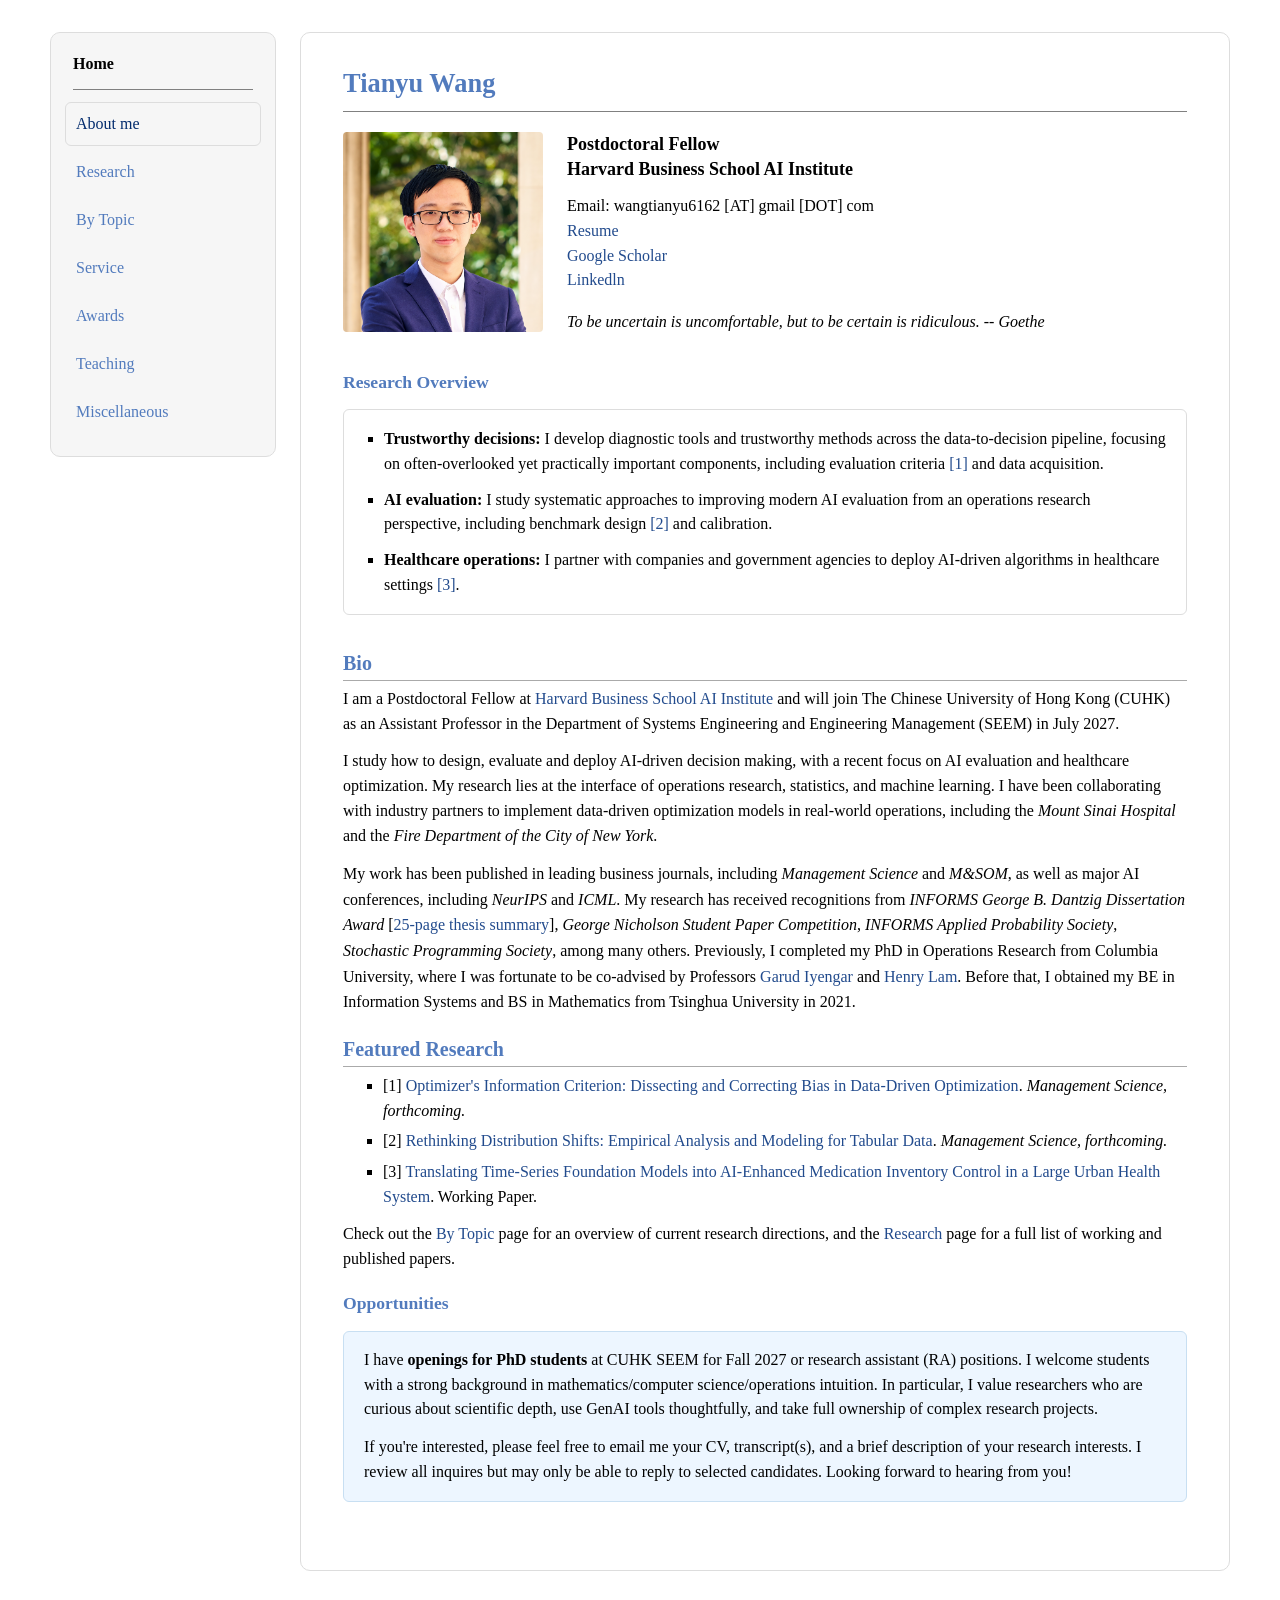
==== commit cfc2d7a8: "update" ====
--- a/index.html
+++ b/index.html
@@ -69,8 +69,8 @@
 
 <h2 class="home-section-heading">Featured Research</h2>
 <ul>
-  <li id="featured-research-1"><p>[1] <a href="https://arxiv.org/pdf/2306.10081.pdf">Optimizer's Information Criterion: Dissecting and Correcting Bias in Data-Driven Optimization</a>. <i>Management Science</i> (minor revision).</p></li>
-  <li id="featured-research-2"><p>[2] <a href="https://arxiv.org/pdf/2307.05284.pdf">Rethinking Distribution Shifts: Empirical Analysis and Modeling for Tabular Data</a>. <i>Management Science</i>. Forthcoming.</p></li>
+  <li id="featured-research-1"><p>[1] <a href="https://arxiv.org/pdf/2306.10081.pdf">Optimizer's Information Criterion: Dissecting and Correcting Bias in Data-Driven Optimization</a>. <i>Management Science, forthcoming.</i></p></li>
+  <li id="featured-research-2"><p>[2] <a href="https://arxiv.org/pdf/2307.05284.pdf">Rethinking Distribution Shifts: Empirical Analysis and Modeling for Tabular Data</a>. <i>Management Science, forthcoming.</i></p></li>
   <li id="featured-research-3"><p>[3] <a href="poster/medication_inventory_control.pdf">Translating Time-Series Foundation Models into AI-Enhanced Medication Inventory Control in a Large Urban Health System</a>. Working Paper.</p></li>
 </ul>
 
